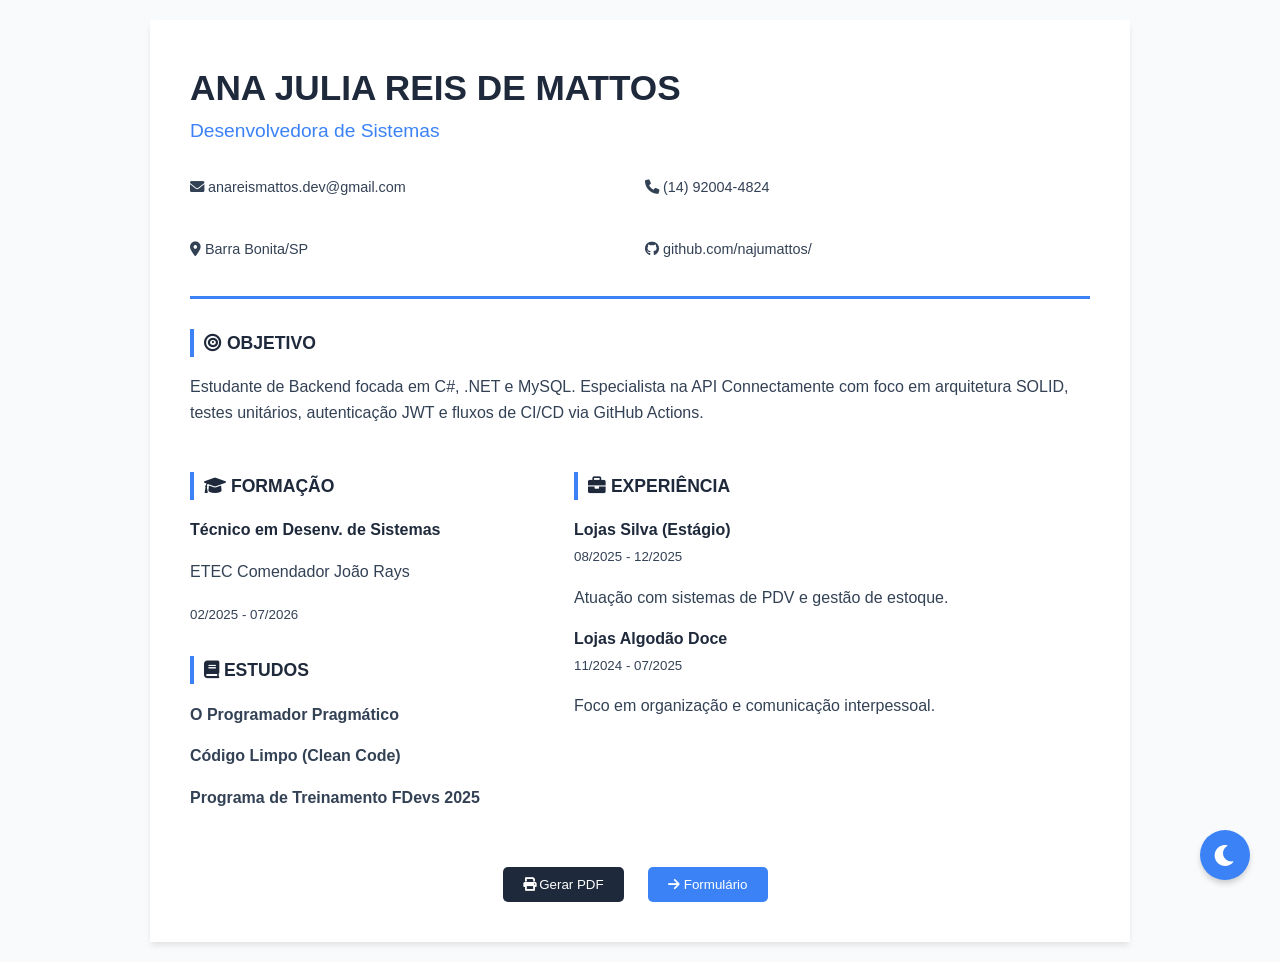
==== cv/curriculo.html @ c6c446a5 "feat: setup currículo" ====
<!DOCTYPE html>
<html lang="pt-br">
<head>
    <meta charset="UTF-8">
    <meta name="viewport" content="width=device-width, initial-scale=1.0">
    <title>Currículo | Ana Julia Reis de Mattos</title>
    <link rel="stylesheet" href="https://cdnjs.cloudflare.com/ajax/libs/font-awesome/6.0.0/css/all.min.css">
    <style>
        :root {
            --primary: #1e293b;
            --accent: #3b82f6;
            --text: #334155;
            --bg: #f8fafc;
        }

        body.dark-mode {
            --primary: #e2e8f0;
            --accent: #60a5fa;
            --text: #cbd5e1;
            --bg: #0f172a;
        }

        body {
            font-family: 'Segoe UI', sans-serif;
            background-color: var(--bg);
            color: var(--text);
            line-height: 1.6;
            margin: 0;
            padding: 20px;
        }

        .container {
            max-width: 900px;
            margin: auto;
            background: white;
            padding: 40px;
            box-shadow: 0 4px 6px -1px rgb(0 0 0 / 0.1);
            transition: background-color 0.3s, color 0.3s;
        }

        body.dark-mode .container {
            background: #1e293b;
            color: var(--text);
        }

        header {
            border-bottom: 3px solid var(--accent);
            padding-bottom: 20px;
            margin-bottom: 30px;
        }

        h1 { color: var(--primary); margin: 0; font-size: 2.2rem; }
        h2 { color: var(--accent); margin: 0; font-weight: 400; font-size: 1.2rem; }

        .contact-info {
            display: grid;
            grid-template-columns: repeat(2, 1fr);
            gap: 10px;
            margin-top: 15px;
            font-size: 0.9rem;
        }

        h3 {
            border-left: 4px solid var(--accent);
            padding-left: 10px;
            color: var(--primary);
            text-transform: uppercase;
            font-size: 1.1rem;
            margin-top: 30px;
        }

        .grid { display: grid; grid-template-columns: 1fr 1.5fr; gap: 40px; }

        .item { margin-bottom: 15px; }
        h4 { margin: 0; color: var(--primary); }

        footer { margin-top: 40px; text-align: center; }

        .nav-button {
            display: inline-block;
            margin-left: 10px;
            background: var(--accent);
        }

        button {
            background: var(--primary);
            color: white;
            border: none;
            padding: 10px 20px;
            cursor: pointer;
            border-radius: 5px;
            transition: 0.3s;
            margin-right: 10px;
        }

        button:hover { background: var(--accent); }

        .theme-toggle {
            background: var(--accent);
            width: 50px;
            height: 50px;
            padding: 0;
            border-radius: 50%;
            position: fixed;
            bottom: 20px;
            right: 20px;
            display: flex;
            align-items: center;
            justify-content: center;
            font-size: 1.5rem;
            box-shadow: 0 4px 6px -1px rgb(0 0 0 / 0.2);
            z-index: 1000;
        }

        .theme-toggle:hover {
            transform: scale(1.1);
        }

        @media print {
            .no-print { display: none; }
            body { padding: 0; }
            .container { box-shadow: none; width: 100%; max-width: 100%; }
        }
    </style>
</head>
<body>
    <div class="container">
        <header>
            <div class="profile-header">
                <div class="title-group">
                    <h1 id="nome">ANA JULIA REIS DE MATTOS</h1>
                    <h2 id="titulo">Desenvolvedora de Sistemas</h2>
                </div>
                <div class="contact-info">
                    <p><i class="fas fa-envelope"></i> <span id="email">anareismattos.dev@gmail.com</span></p>
                    <p><i class="fas fa-phone"></i> <span id="telefone">(14) 92004-4824</span></p>
                    <p><i class="fas fa-location-dot"></i> <span id="localizacao">Barra Bonita/SP</span></p>
                    <p><i class="fab fa-github"></i> <span id="github">github.com/najumattos/</span></p>
                </div>
            </div>
        </header>

        <main>
            <section id="objetivo">
                <h3><i class="fas fa-bullseye"></i> OBJETIVO</h3>
                <p id="objetivo-texto">Estudante de Backend focada em C#, .NET e MySQL. Especialista na API Connectamente com foco em arquitetura SOLID, testes unitários, autenticação JWT e fluxos de CI/CD via GitHub Actions.</p>
            </section>

            <div class="grid">
                <div class="left-col">
                    <section>
                        <h3><i class="fas fa-graduation-cap"></i> FORMAÇÃO</h3>
                        <div class="item">
                            <h4 id="formacao-titulo">Técnico em Desenv. de Sistemas</h4>
                            <p id="formacao-instituicao">ETEC Comendador João Rays</p>
                            <small id="formacao-periodo">02/2025 - 07/2026</small>
                        </div>
                    </section>

                    <section>
                        <h3><i class="fas fa-book"></i> ESTUDOS</h3>
                        <div id="estudos-lista">
                            <p><strong>O Programador Pragmático</strong></p>
                            <p><strong>Código Limpo (Clean Code)</strong></p>
                            <p>Programa de Treinamento FDevs 2025</p>
                        </div>
                    </section>
                </div>

                <div class="right-col">
                    <section>
                        <h3><i class="fas fa-briefcase"></i> EXPERIÊNCIA</h3>
                        <div id="experiencia-lista">
                            <div class="item">
                                <h4>Lojas Silva (Estágio)</h4>
                                <small>08/2025 - 12/2025</small>
                                <p>Atuação com sistemas de PDV e gestão de estoque.</p>
                            </div>
                            <div class="item">
                                <h4>Lojas Algodão Doce</h4>
                                <small>11/2024 - 07/2025</small>
                                <p>Foco em organização e comunicação interpessoal.</p>
                            </div>
                        </div>
                    </section>
                </div>
            </div>
        </main>

        <footer class="no-print">
            <button onclick="window.print()"><i class="fas fa-print"></i> Gerar PDF</button>
            <button class="nav-button" onclick="window.location.href='../form/formulario.html';"><i class="fas fa-arrow-right"></i> Formulário</button>
        </footer>
    </div>
    <button class="theme-toggle no-print" id="themeToggle" title="Alternar tema" aria-label="Alternar tema claro/escuro">
        <i class="fas fa-moon"></i>
    </button>
    <script src="curriculo.js"></script>
</body>
</html>
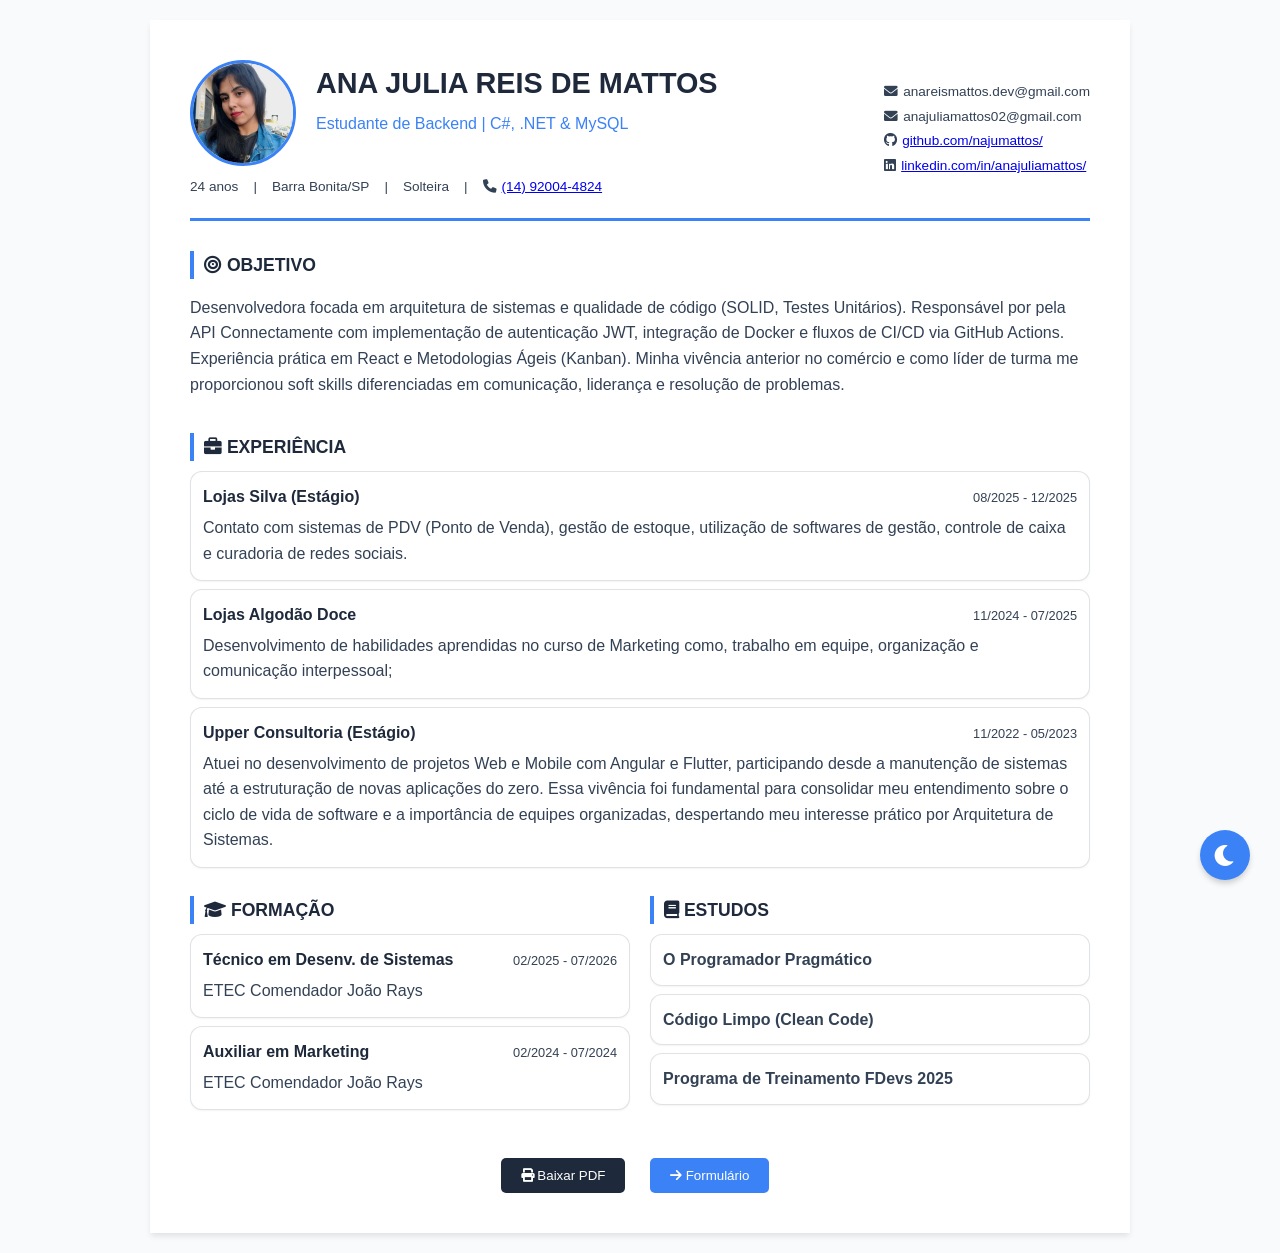
==== commit d7bb0ac2: "Atualizando curriculo" ====
--- a/cv/curriculo.html
+++ b/cv/curriculo.html
@@ -11,6 +11,12 @@
             --accent: #3b82f6;
             --text: #334155;
             --bg: #f8fafc;
+            --surface: #ffffff;
+            --border: rgba(51, 65, 85, 0.15);
+            --shadow: 0 4px 6px -1px rgb(0 0 0 / 0.1);
+            --button-bg: #1e293b;
+            --button-text: #ffffff;
+            --button-hover: #3b82f6;
         }
 
         body.dark-mode {
@@ -18,6 +24,12 @@
             --accent: #60a5fa;
             --text: #cbd5e1;
             --bg: #0f172a;
+            --surface: #1e293b;
+            --border: rgba(148, 163, 184, 0.18);
+            --shadow: 0 4px 6px -1px rgb(0 0 0 / 0.35);
+            --button-bg: #2563eb;
+            --button-text: #ffffff;
+            --button-hover: #60a5fa;
         }
 
         body {
@@ -32,14 +44,13 @@
         .container {
             max-width: 900px;
             margin: auto;
-            background: white;
+            background: var(--surface);
             padding: 40px;
-            box-shadow: 0 4px 6px -1px rgb(0 0 0 / 0.1);
-            transition: background-color 0.3s, color 0.3s;
+            box-shadow: var(--shadow);
+            transition: background-color 0.3s, color 0.3s, box-shadow 0.3s;
         }
 
         body.dark-mode .container {
-            background: #1e293b;
             color: var(--text);
         }
 
@@ -52,12 +63,90 @@
         h1 { color: var(--primary); margin: 0; font-size: 2.2rem; }
         h2 { color: var(--accent); margin: 0; font-weight: 400; font-size: 1.2rem; }
 
-        .contact-info {
-            display: grid;
-            grid-template-columns: repeat(2, 1fr);
+        .profile-header {
+            display: flex;
+            gap: 40px;
+            align-items: center;
+        }
+
+        .profile-left {
+            display: flex;
+            flex-direction: column;
             gap: 10px;
-            margin-top: 15px;
-            font-size: 0.9rem;
+            flex: 1;
+        }
+
+        .profile-top {
+            display: flex;
+            align-items: flex-start;
+            gap: 20px;
+        }
+
+        .avatar {
+            width: 100px;
+            height: 100px;
+            border-radius: 50%;
+            overflow: hidden;
+            border: 3px solid var(--accent);
+            flex-shrink: 0;
+        }
+
+        .avatar img {
+            width: 100%;
+            height: 100%;
+            object-fit: cover;
+            display: block;
+        }
+
+        .title-group {
+            display: flex;
+            flex-direction: column;
+            gap: 0;
+        }
+
+        .title-group h1 {
+            font-size: 1.8rem;
+            margin-bottom: 5px;
+        }
+
+        .title-group h2 {
+            font-size: 1rem;
+            margin-bottom: 0;
+        }
+
+        .contact-info-left {
+            display: flex;
+            gap: 15px;
+            flex-wrap: wrap;
+            align-items: center;
+            font-size: 0.85rem;
+        }
+
+        .contact-info-left p {
+            margin: 0;
+            display: flex;
+            align-items: center;
+            gap: 5px;
+            white-space: nowrap;
+        }
+
+        .contact-info-right {
+            display: flex;
+            flex-direction: column;
+            gap: 3px;
+            font-size: 0.85rem;
+        }
+
+        .contact-info-right p {
+            margin: 0;
+            display: flex;
+            align-items: center;
+            gap: 5px;
+        }
+
+        .contact-info span,
+        .contact-info a {
+            word-break: break-word;
         }
 
         h3 {
@@ -66,13 +155,49 @@
             color: var(--primary);
             text-transform: uppercase;
             font-size: 1.1rem;
-            margin-top: 30px;
-        }
-
-        .grid { display: grid; grid-template-columns: 1fr 1.5fr; gap: 40px; }
-
-        .item { margin-bottom: 15px; }
+            margin-top: 20px;
+            margin-bottom: 10px;
+        }
+
+        .grid { display: grid; }
+        .two-cols { display: grid; grid-template-columns: repeat(2, 1fr); gap: 20px; }
+
+        .item { margin-bottom: 8px; }
+        .formation-card,
+        .study-card,
+        .experience-card {
+            border: 1px solid var(--border);
+            border-radius: 12px;
+            padding: 12px;
+            background: var(--surface);
+            box-shadow: 0 1px 2px rgba(51, 65, 85, 0.06);
+        }
+        .card-header {
+            display: flex;
+            justify-content: space-between;
+            align-items: baseline;
+            gap: 10px;
+            margin-bottom: 5px;
+        }
+        .card-header h4 {
+            margin: 0;
+            flex: 1;
+        }
+        .card-header small {
+            white-space: nowrap;
+            font-size: 0.8rem;
+        }
+        .formation-card p,
+        .experience-card p { margin: 2px 0; }
+        .study-card p { margin: 0; }
         h4 { margin: 0; color: var(--primary); }
+
+        @media (max-width: 780px) {
+            .contact-info,
+            .two-cols {
+                grid-template-columns: 1fr;
+            }
+        }
 
         footer { margin-top: 40px; text-align: center; }
 
@@ -83,8 +208,8 @@
         }
 
         button {
-            background: var(--primary);
-            color: white;
+            background: var(--button-bg);
+            color: var(--button-text);
             border: none;
             padding: 10px 20px;
             cursor: pointer;
@@ -93,7 +218,7 @@
             margin-right: 10px;
         }
 
-        button:hover { background: var(--accent); }
+        button:hover { background: var(--button-hover); }
 
         .theme-toggle {
             background: var(--accent);
@@ -127,15 +252,31 @@
     <div class="container">
         <header>
             <div class="profile-header">
-                <div class="title-group">
-                    <h1 id="nome">ANA JULIA REIS DE MATTOS</h1>
-                    <h2 id="titulo">Desenvolvedora de Sistemas</h2>
+                <div class="profile-left">
+                    <div class="profile-top">
+                        <div class="avatar">
+                            <img id="foto-perfil" src="" alt="Foto de Ana Julia">
+                        </div>
+                        <div class="title-group">
+                            <h1 id="nome"></h1>
+                            <h2 id="titulo"></h2>
+                        </div>
+                    </div>
+                    <div class="contact-info-left">
+                        <p><span id="idade"></span></p>
+                        <p>|</p>
+                        <p><span id="localizacao"></span></p>
+                        <p>|</p>
+                        <p><span id="estado_civil"></span></p>
+                        <p>|</p>
+                        <p><i class="fas fa-phone"></i> <a id="telefone" href="#" target="_blank" rel="noopener noreferrer"></a></p>
+                    </div>
                 </div>
-                <div class="contact-info">
-                    <p><i class="fas fa-envelope"></i> <span id="email">anareismattos.dev@gmail.com</span></p>
-                    <p><i class="fas fa-phone"></i> <span id="telefone">(14) 92004-4824</span></p>
-                    <p><i class="fas fa-location-dot"></i> <span id="localizacao">Barra Bonita/SP</span></p>
-                    <p><i class="fab fa-github"></i> <span id="github">github.com/najumattos/</span></p>
+                <div class="contact-info-right">
+                    <p><i class="fas fa-envelope"></i> <span id="email"></span></p>
+                    <p><i class="fas fa-envelope"></i> <span id="email-secundario"></span></p>
+                    <p><i class="fab fa-github"></i> <a id="github" href="#" target="_blank" rel="noopener noreferrer"></a></p>
+                    <p><i class="fab fa-linkedin"></i> <a id="linkedin" href="#" target="_blank" rel="noopener noreferrer"></a></p>
                 </div>
             </div>
         </header>
@@ -143,53 +284,32 @@
         <main>
             <section id="objetivo">
                 <h3><i class="fas fa-bullseye"></i> OBJETIVO</h3>
-                <p id="objetivo-texto">Estudante de Backend focada em C#, .NET e MySQL. Especialista na API Connectamente com foco em arquitetura SOLID, testes unitários, autenticação JWT e fluxos de CI/CD via GitHub Actions.</p>
+                <p id="objetivo-texto"></p>
             </section>
 
             <div class="grid">
-                <div class="left-col">
+                <section>
+                    <h3><i class="fas fa-briefcase"></i> EXPERIÊNCIA</h3>
+                    <div id="experiencia-lista"></div>
+                </section>
+
+                <div class="two-cols">
                     <section>
                         <h3><i class="fas fa-graduation-cap"></i> FORMAÇÃO</h3>
-                        <div class="item">
-                            <h4 id="formacao-titulo">Técnico em Desenv. de Sistemas</h4>
-                            <p id="formacao-instituicao">ETEC Comendador João Rays</p>
-                            <small id="formacao-periodo">02/2025 - 07/2026</small>
-                        </div>
+                        <div id="formacao-lista"></div>
                     </section>
 
                     <section>
                         <h3><i class="fas fa-book"></i> ESTUDOS</h3>
-                        <div id="estudos-lista">
-                            <p><strong>O Programador Pragmático</strong></p>
-                            <p><strong>Código Limpo (Clean Code)</strong></p>
-                            <p>Programa de Treinamento FDevs 2025</p>
-                        </div>
-                    </section>
-                </div>
-
-                <div class="right-col">
-                    <section>
-                        <h3><i class="fas fa-briefcase"></i> EXPERIÊNCIA</h3>
-                        <div id="experiencia-lista">
-                            <div class="item">
-                                <h4>Lojas Silva (Estágio)</h4>
-                                <small>08/2025 - 12/2025</small>
-                                <p>Atuação com sistemas de PDV e gestão de estoque.</p>
-                            </div>
-                            <div class="item">
-                                <h4>Lojas Algodão Doce</h4>
-                                <small>11/2024 - 07/2025</small>
-                                <p>Foco em organização e comunicação interpessoal.</p>
-                            </div>
-                        </div>
+                        <div id="estudos-lista"></div>
                     </section>
                 </div>
             </div>
         </main>
 
         <footer class="no-print">
-            <button onclick="window.print()"><i class="fas fa-print"></i> Gerar PDF</button>
-            <button class="nav-button" onclick="window.location.href='../form/formulario.html';"><i class="fas fa-arrow-right"></i> Formulário</button>
+            <button onclick="baixarPDF()"><i class="fas fa-print"></i> Baixar PDF</button>
+            <button class="nav-button" disabled aria-disabled="true"><i class="fas fa-arrow-right"></i> Formulário</button>
         </footer>
     </div>
     <button class="theme-toggle no-print" id="themeToggle" title="Alternar tema" aria-label="Alternar tema claro/escuro">
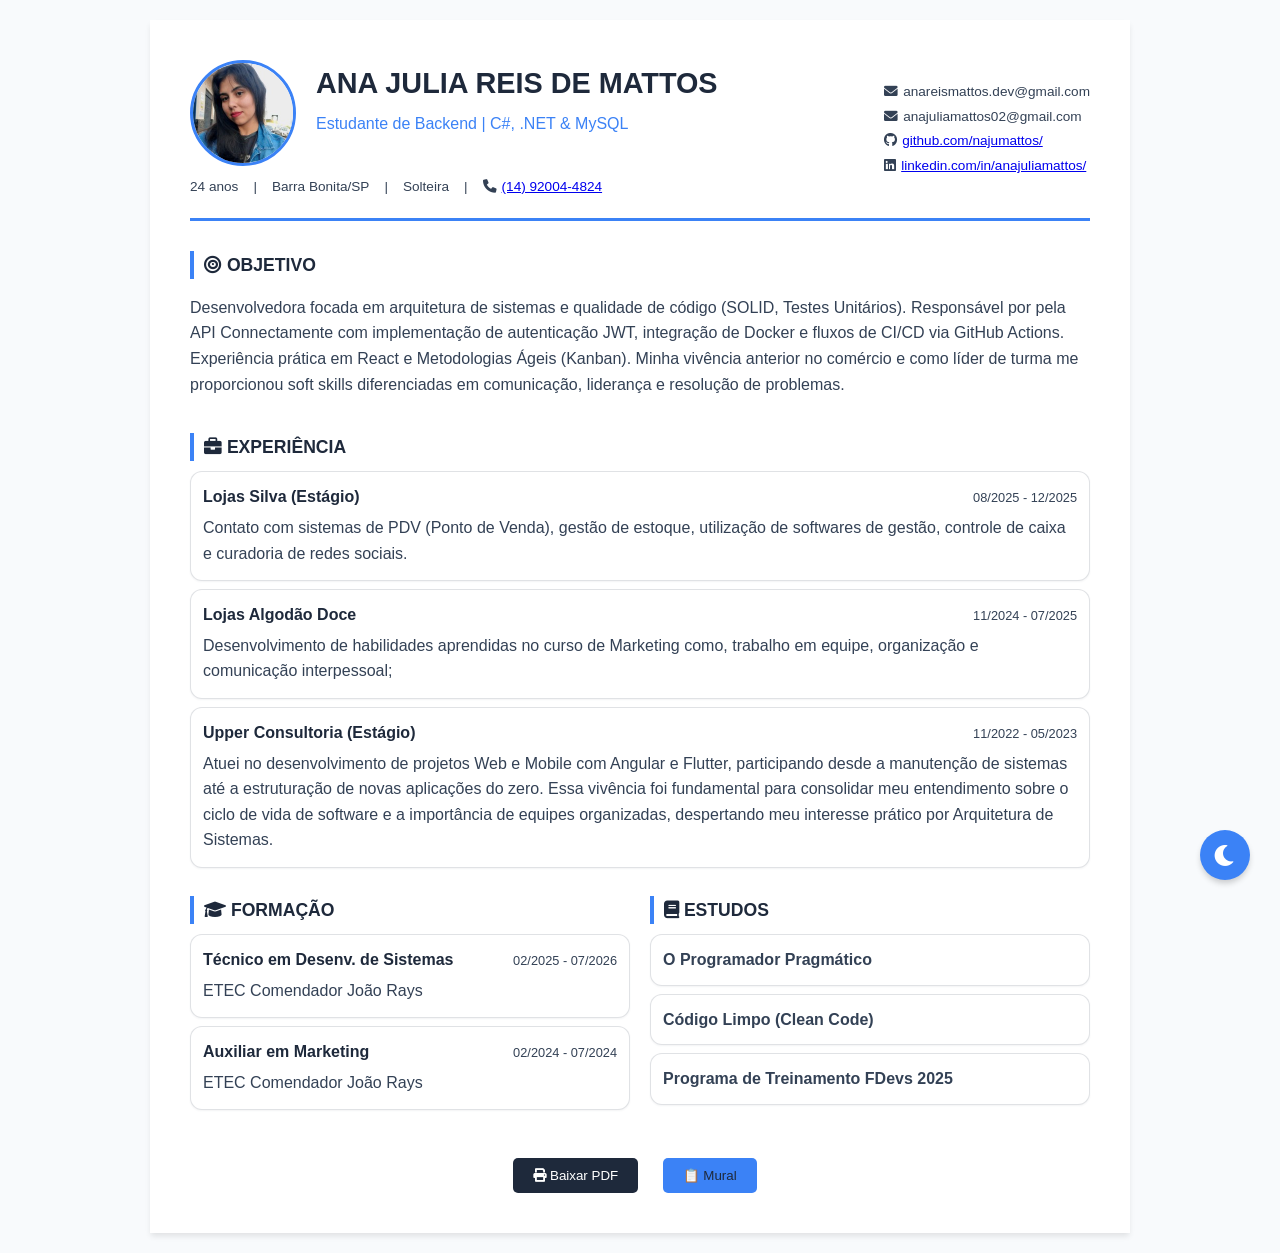
==== commit 9d6c5df4: "versao final do formulario" ====
--- a/cv/curriculo.html
+++ b/cv/curriculo.html
@@ -186,6 +186,16 @@
         .card-header small {
             white-space: nowrap;
             font-size: 0.8rem;
+        }
+                .chama-formulario {           
+            text-decoration: none;           
+            transition: transform 0.3s, box-shadow 0.3s;
+            color: var(--primary);
+        }
+
+        .chama-formulario:hover {
+            transform: translateY(-2px);
+            box-shadow: 0 5px 15px rgba(102, 126, 234, 0.4);
         }
         .formation-card p,
         .experience-card p { margin: 2px 0; }
@@ -309,7 +319,7 @@
 
         <footer class="no-print">
             <button onclick="baixarPDF()"><i class="fas fa-print"></i> Baixar PDF</button>
-            <button class="nav-button" disabled aria-disabled="true"><i class="fas fa-arrow-right"></i> Formulário</button>
+            <button class="nav-button"> <a class="chama-formulario" href="../form/formulario.html">📋 Mural</a></button>
         </footer>
     </div>
     <button class="theme-toggle no-print" id="themeToggle" title="Alternar tema" aria-label="Alternar tema claro/escuro">
